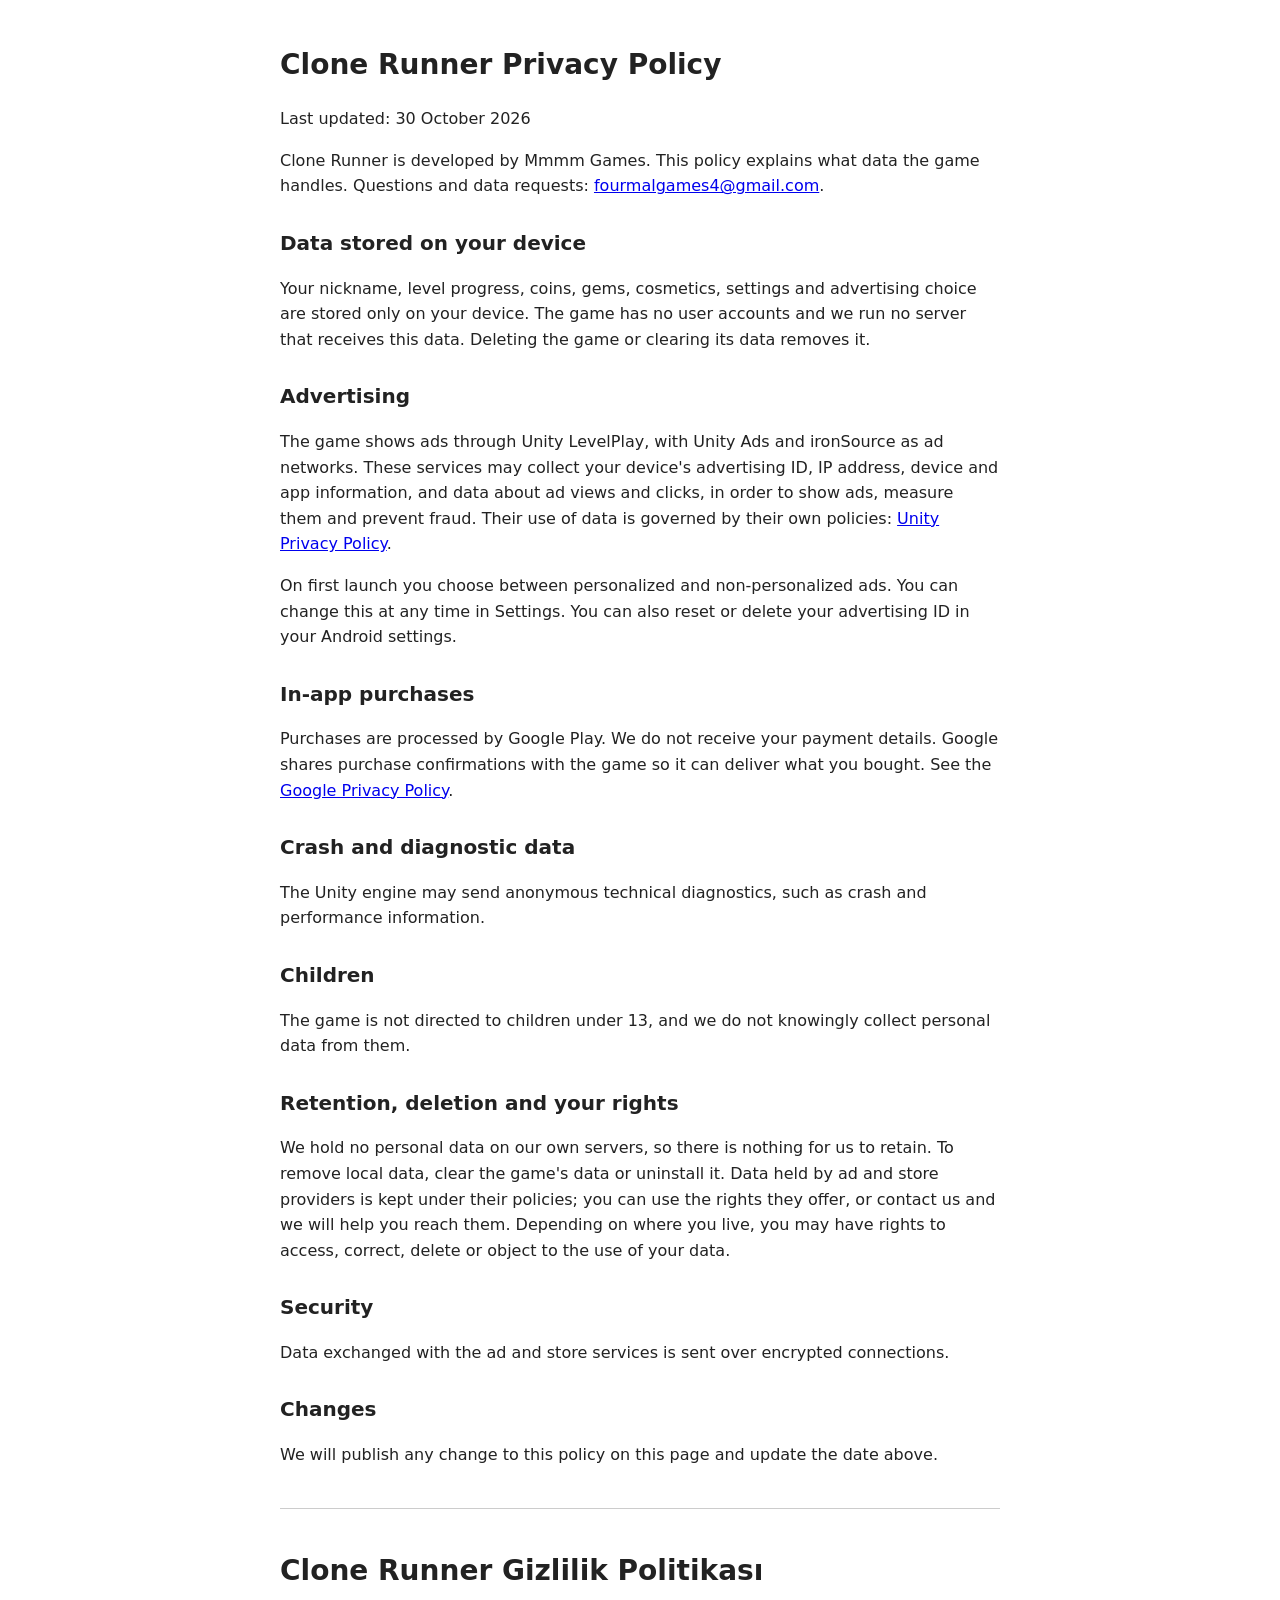
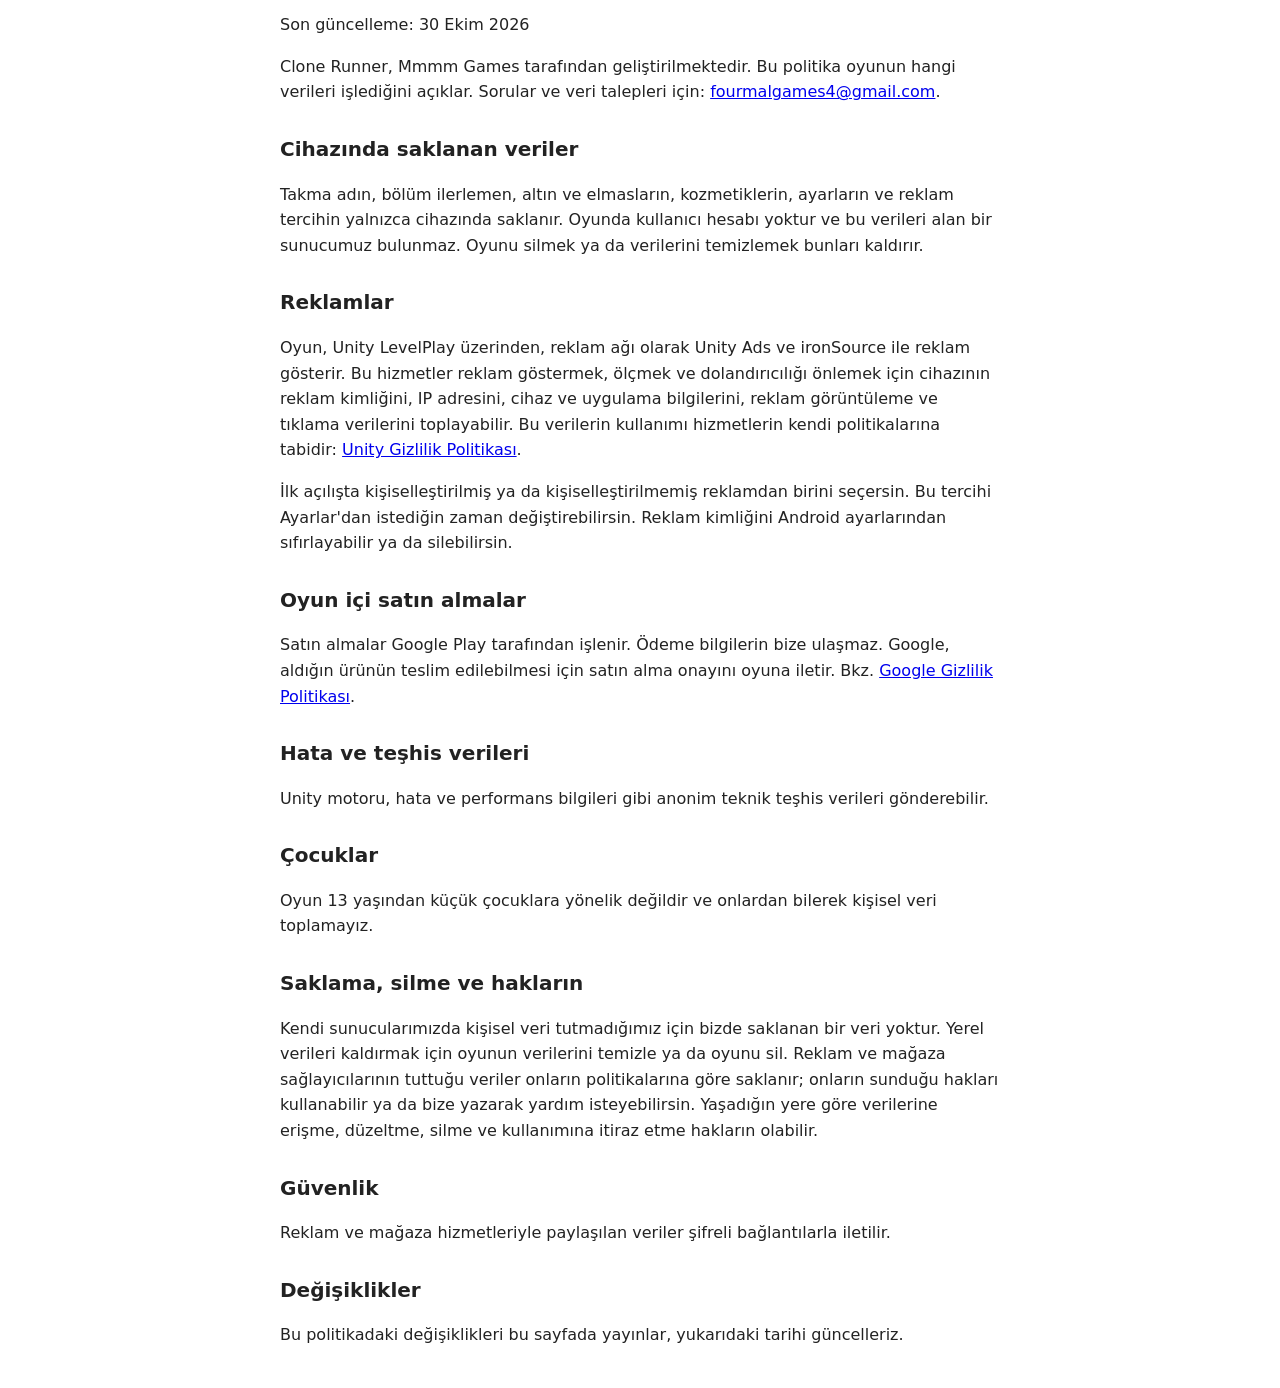
==== privacy-policy.html @ 662282c1 "Clone Runner gizlilik politikası sayfası Co-Authored-By: Claude Opus 5.5 <noreply@anthropic.com>" ====
<!doctype html>
<html lang="en">
<head>
<meta charset="utf-8">
<meta name="viewport" content="width=device-width, initial-scale=1">
<title>Clone Runner Privacy Policy</title>
<style>
  body { max-width: 720px; margin: 0 auto; padding: 24px 16px; font: 16px/1.6 system-ui, sans-serif; color: #222; background: #fff; }
  h1 { font-size: 28px; } h2 { font-size: 20px; margin-top: 28px; }
  hr { margin: 40px 0; border: 0; border-top: 1px solid #ccc; }
</style>
</head>
<body>
<h1>Clone Runner Privacy Policy</h1>
<p>Last updated: 30 October 2026</p>
<p>Clone Runner is developed by Mmmm Games. This policy explains what data the game handles. Questions and data requests: <a href="mailto:fourmalgames4@gmail.com">fourmalgames4@gmail.com</a>.</p>

<h2>Data stored on your device</h2>
<p>Your nickname, level progress, coins, gems, cosmetics, settings and advertising choice are stored only on your device. The game has no user accounts and we run no server that receives this data. Deleting the game or clearing its data removes it.</p>

<h2>Advertising</h2>
<p>The game shows ads through Unity LevelPlay, with Unity Ads and ironSource as ad networks. These services may collect your device's advertising ID, IP address, device and app information, and data about ad views and clicks, in order to show ads, measure them and prevent fraud. Their use of data is governed by their own policies: <a href="https://unity.com/legal/game-player-and-app-user-privacy-policy">Unity Privacy Policy</a>.</p>
<p>On first launch you choose between personalized and non-personalized ads. You can change this at any time in Settings. You can also reset or delete your advertising ID in your Android settings.</p>

<h2>In-app purchases</h2>
<p>Purchases are processed by Google Play. We do not receive your payment details. Google shares purchase confirmations with the game so it can deliver what you bought. See the <a href="https://policies.google.com/privacy">Google Privacy Policy</a>.</p>

<h2>Crash and diagnostic data</h2>
<p>The Unity engine may send anonymous technical diagnostics, such as crash and performance information.</p>

<h2>Children</h2>
<p>The game is not directed to children under 13, and we do not knowingly collect personal data from them.</p>

<h2>Retention, deletion and your rights</h2>
<p>We hold no personal data on our own servers, so there is nothing for us to retain. To remove local data, clear the game's data or uninstall it. Data held by ad and store providers is kept under their policies; you can use the rights they offer, or contact us and we will help you reach them. Depending on where you live, you may have rights to access, correct, delete or object to the use of your data.</p>

<h2>Security</h2>
<p>Data exchanged with the ad and store services is sent over encrypted connections.</p>

<h2>Changes</h2>
<p>We will publish any change to this policy on this page and update the date above.</p>

<hr>

<h1 lang="tr">Clone Runner Gizlilik Politikası</h1>
<div lang="tr">
<p>Son güncelleme: 30 Ekim 2026</p>
<p>Clone Runner, Mmmm Games tarafından geliştirilmektedir. Bu politika oyunun hangi verileri işlediğini açıklar. Sorular ve veri talepleri için: <a href="mailto:fourmalgames4@gmail.com">fourmalgames4@gmail.com</a>.</p>

<h2>Cihazında saklanan veriler</h2>
<p>Takma adın, bölüm ilerlemen, altın ve elmasların, kozmetiklerin, ayarların ve reklam tercihin yalnızca cihazında saklanır. Oyunda kullanıcı hesabı yoktur ve bu verileri alan bir sunucumuz bulunmaz. Oyunu silmek ya da verilerini temizlemek bunları kaldırır.</p>

<h2>Reklamlar</h2>
<p>Oyun, Unity LevelPlay üzerinden, reklam ağı olarak Unity Ads ve ironSource ile reklam gösterir. Bu hizmetler reklam göstermek, ölçmek ve dolandırıcılığı önlemek için cihazının reklam kimliğini, IP adresini, cihaz ve uygulama bilgilerini, reklam görüntüleme ve tıklama verilerini toplayabilir. Bu verilerin kullanımı hizmetlerin kendi politikalarına tabidir: <a href="https://unity.com/legal/game-player-and-app-user-privacy-policy">Unity Gizlilik Politikası</a>.</p>
<p>İlk açılışta kişiselleştirilmiş ya da kişiselleştirilmemiş reklamdan birini seçersin. Bu tercihi Ayarlar'dan istediğin zaman değiştirebilirsin. Reklam kimliğini Android ayarlarından sıfırlayabilir ya da silebilirsin.</p>

<h2>Oyun içi satın almalar</h2>
<p>Satın almalar Google Play tarafından işlenir. Ödeme bilgilerin bize ulaşmaz. Google, aldığın ürünün teslim edilebilmesi için satın alma onayını oyuna iletir. Bkz. <a href="https://policies.google.com/privacy">Google Gizlilik Politikası</a>.</p>

<h2>Hata ve teşhis verileri</h2>
<p>Unity motoru, hata ve performans bilgileri gibi anonim teknik teşhis verileri gönderebilir.</p>

<h2>Çocuklar</h2>
<p>Oyun 13 yaşından küçük çocuklara yönelik değildir ve onlardan bilerek kişisel veri toplamayız.</p>

<h2>Saklama, silme ve hakların</h2>
<p>Kendi sunucularımızda kişisel veri tutmadığımız için bizde saklanan bir veri yoktur. Yerel verileri kaldırmak için oyunun verilerini temizle ya da oyunu sil. Reklam ve mağaza sağlayıcılarının tuttuğu veriler onların politikalarına göre saklanır; onların sunduğu hakları kullanabilir ya da bize yazarak yardım isteyebilirsin. Yaşadığın yere göre verilerine erişme, düzeltme, silme ve kullanımına itiraz etme hakların olabilir.</p>

<h2>Güvenlik</h2>
<p>Reklam ve mağaza hizmetleriyle paylaşılan veriler şifreli bağlantılarla iletilir.</p>

<h2>Değişiklikler</h2>
<p>Bu politikadaki değişiklikleri bu sayfada yayınlar, yukarıdaki tarihi güncelleriz.</p>
</div>
</body>
</html>
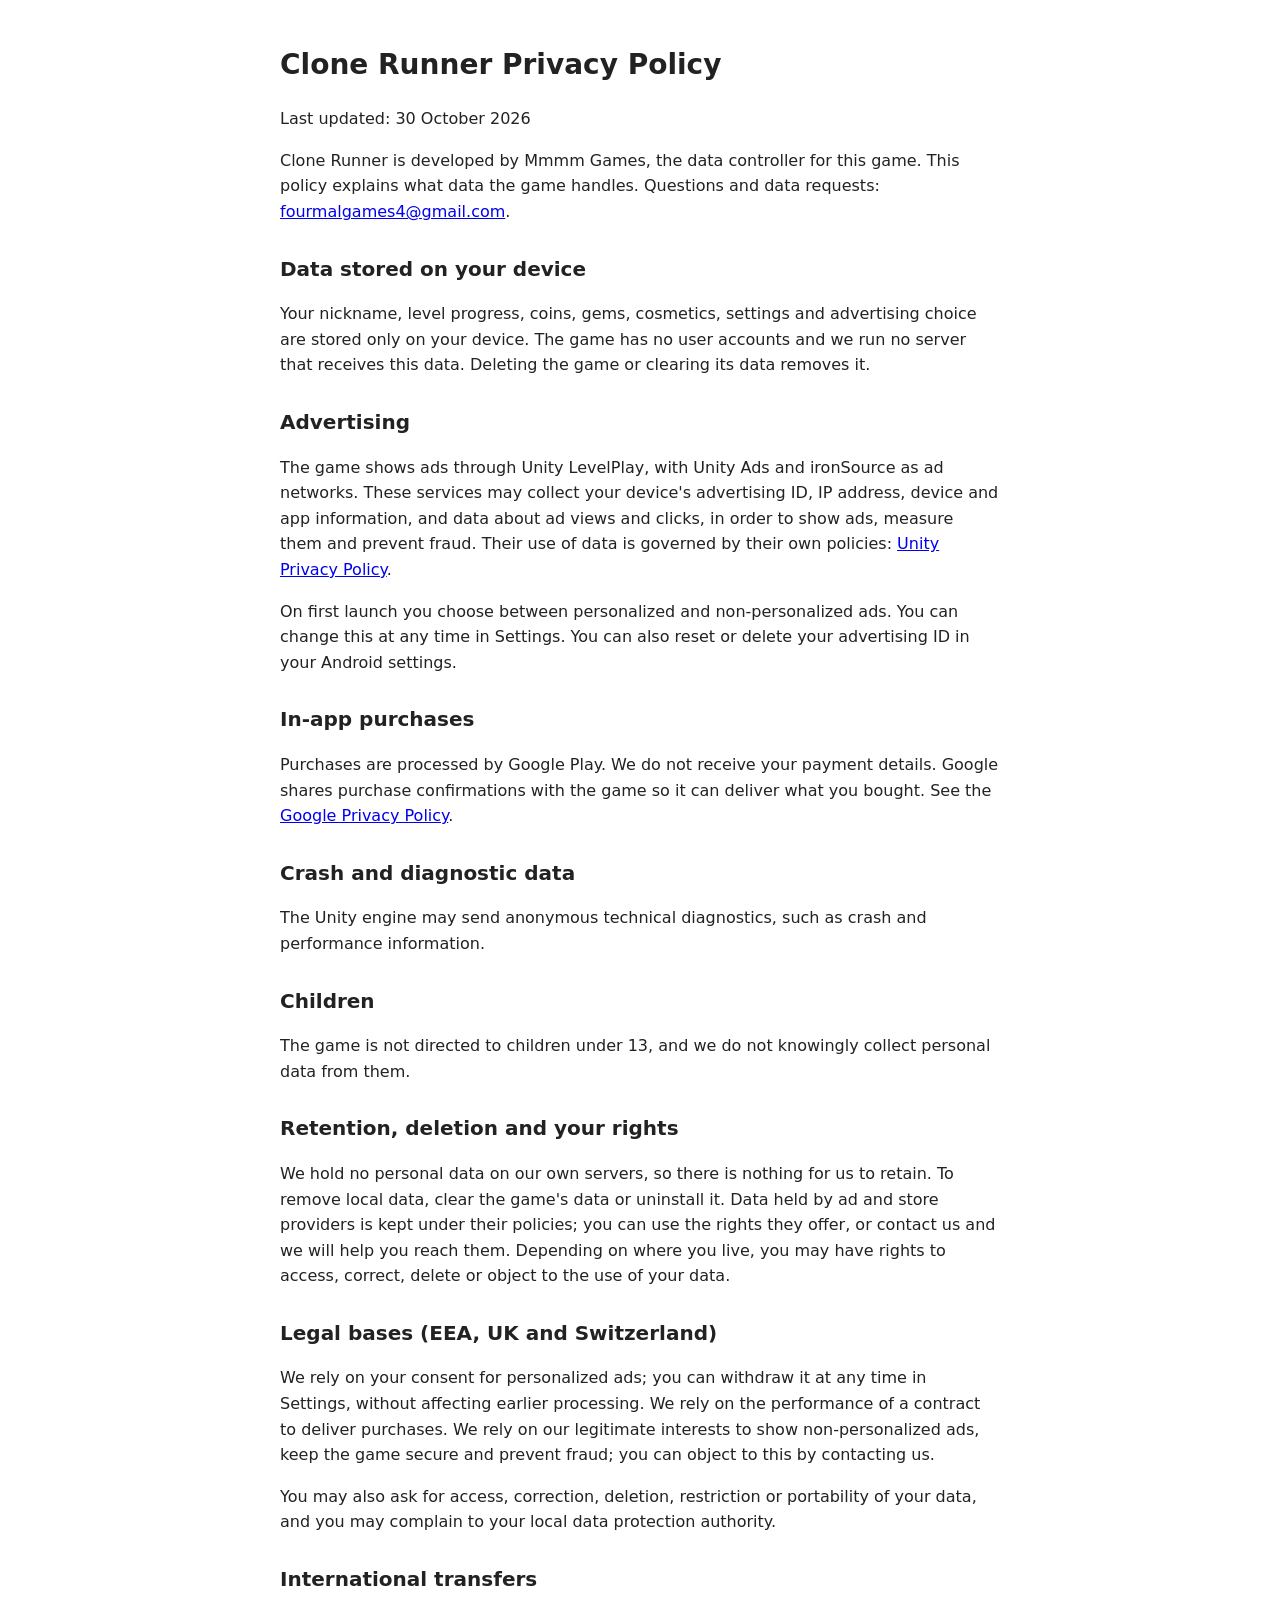
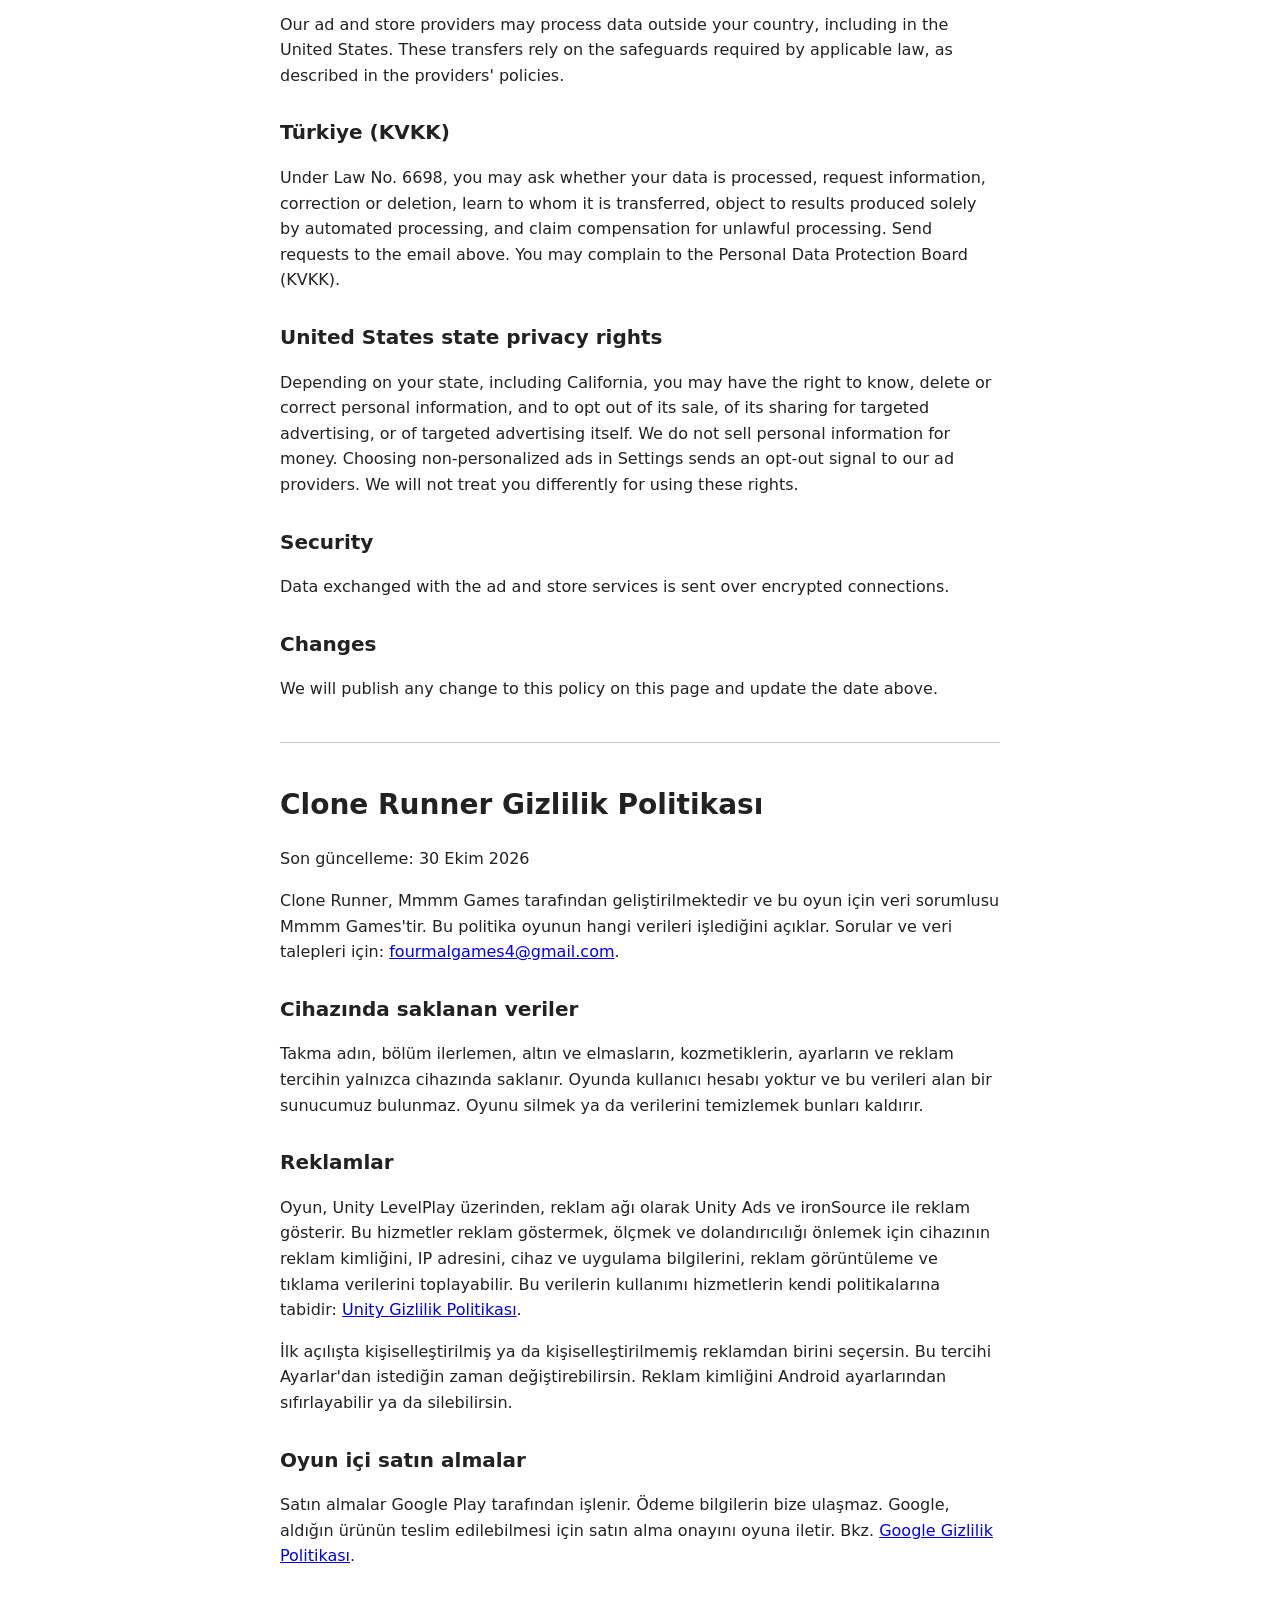
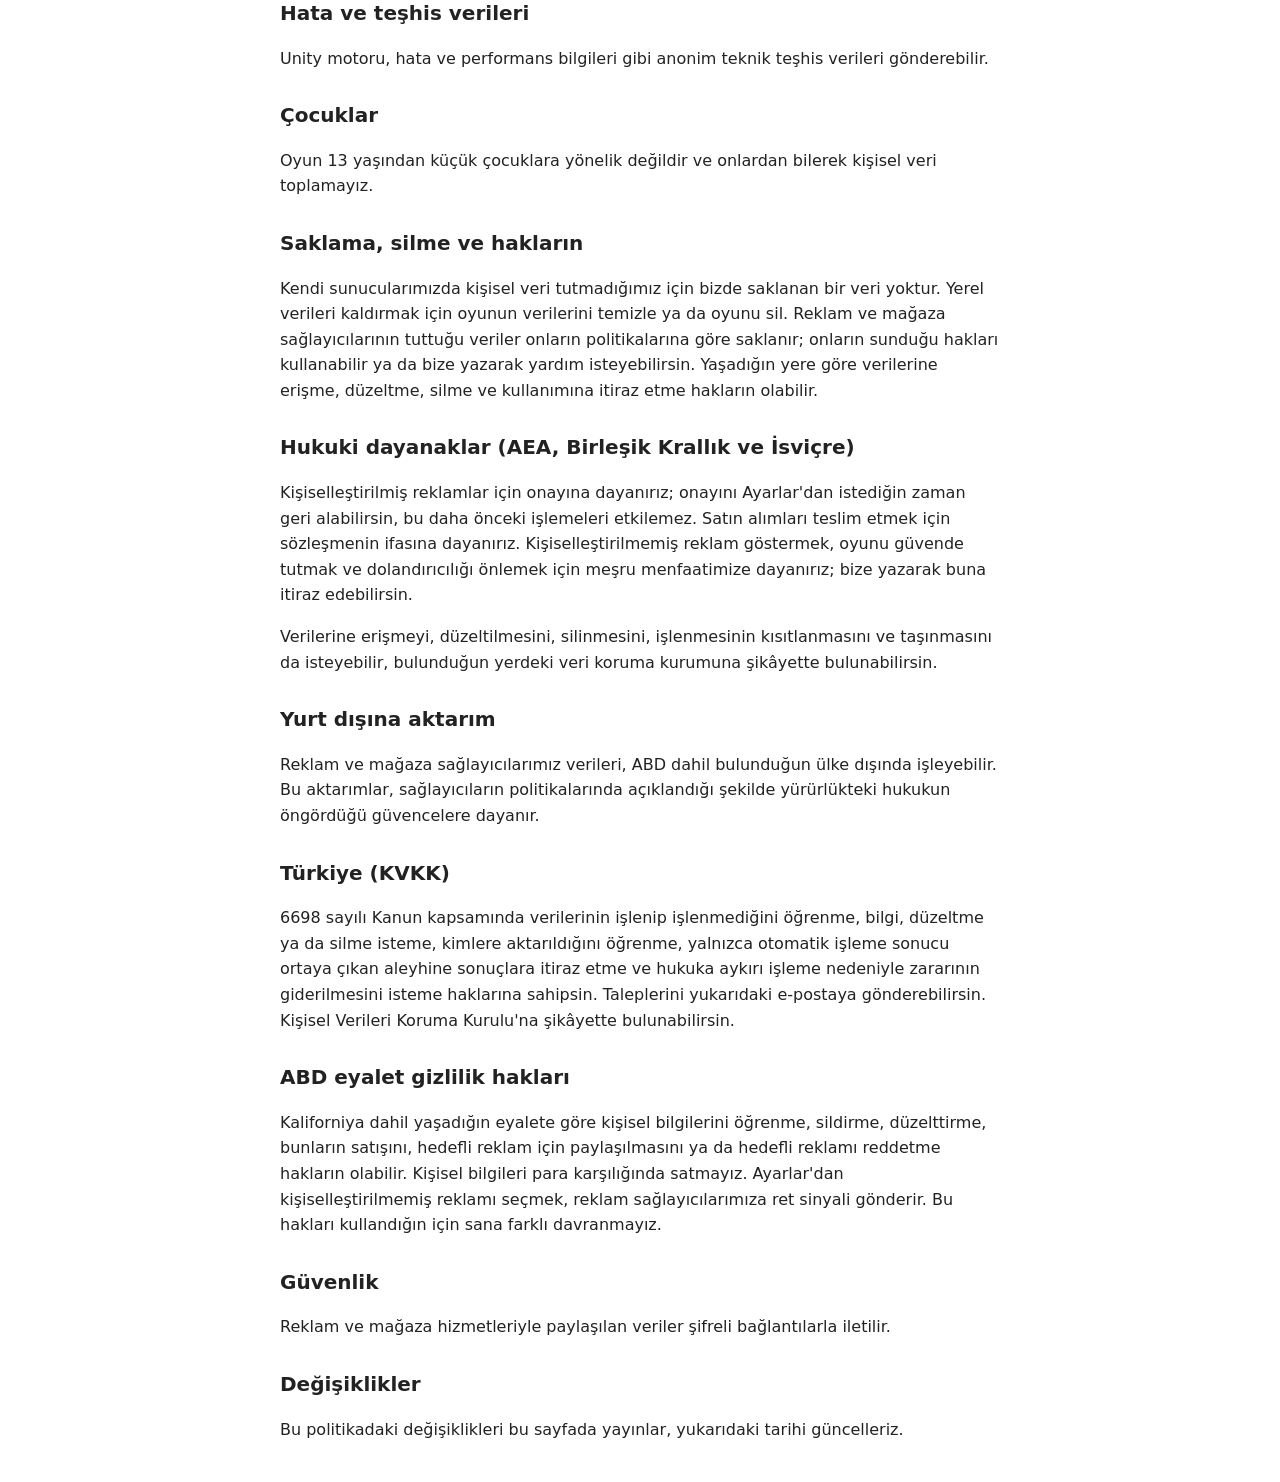
==== commit cf4e0960: "Gizlilik politikasına AB, KVKK ve ABD bölümleri ekle Co-Authored-By: Claude Opus 5.5 <noreply@anthro" ====
--- a/privacy-policy.html
+++ b/privacy-policy.html
@@ -13,7 +13,7 @@
 <body>
 <h1>Clone Runner Privacy Policy</h1>
 <p>Last updated: 30 October 2026</p>
-<p>Clone Runner is developed by Mmmm Games. This policy explains what data the game handles. Questions and data requests: <a href="mailto:fourmalgames4@gmail.com">fourmalgames4@gmail.com</a>.</p>
+<p>Clone Runner is developed by Mmmm Games, the data controller for this game. This policy explains what data the game handles. Questions and data requests: <a href="mailto:fourmalgames4@gmail.com">fourmalgames4@gmail.com</a>.</p>
 
 <h2>Data stored on your device</h2>
 <p>Your nickname, level progress, coins, gems, cosmetics, settings and advertising choice are stored only on your device. The game has no user accounts and we run no server that receives this data. Deleting the game or clearing its data removes it.</p>
@@ -34,6 +34,19 @@
 <h2>Retention, deletion and your rights</h2>
 <p>We hold no personal data on our own servers, so there is nothing for us to retain. To remove local data, clear the game's data or uninstall it. Data held by ad and store providers is kept under their policies; you can use the rights they offer, or contact us and we will help you reach them. Depending on where you live, you may have rights to access, correct, delete or object to the use of your data.</p>
 
+<h2>Legal bases (EEA, UK and Switzerland)</h2>
+<p>We rely on your consent for personalized ads; you can withdraw it at any time in Settings, without affecting earlier processing. We rely on the performance of a contract to deliver purchases. We rely on our legitimate interests to show non-personalized ads, keep the game secure and prevent fraud; you can object to this by contacting us.</p>
+<p>You may also ask for access, correction, deletion, restriction or portability of your data, and you may complain to your local data protection authority.</p>
+
+<h2>International transfers</h2>
+<p>Our ad and store providers may process data outside your country, including in the United States. These transfers rely on the safeguards required by applicable law, as described in the providers' policies.</p>
+
+<h2>Türkiye (KVKK)</h2>
+<p>Under Law No. 6698, you may ask whether your data is processed, request information, correction or deletion, learn to whom it is transferred, object to results produced solely by automated processing, and claim compensation for unlawful processing. Send requests to the email above. You may complain to the Personal Data Protection Board (KVKK).</p>
+
+<h2>United States state privacy rights</h2>
+<p>Depending on your state, including California, you may have the right to know, delete or correct personal information, and to opt out of its sale, of its sharing for targeted advertising, or of targeted advertising itself. We do not sell personal information for money. Choosing non-personalized ads in Settings sends an opt-out signal to our ad providers. We will not treat you differently for using these rights.</p>
+
 <h2>Security</h2>
 <p>Data exchanged with the ad and store services is sent over encrypted connections.</p>
 
@@ -45,7 +58,7 @@
 <h1 lang="tr">Clone Runner Gizlilik Politikası</h1>
 <div lang="tr">
 <p>Son güncelleme: 30 Ekim 2026</p>
-<p>Clone Runner, Mmmm Games tarafından geliştirilmektedir. Bu politika oyunun hangi verileri işlediğini açıklar. Sorular ve veri talepleri için: <a href="mailto:fourmalgames4@gmail.com">fourmalgames4@gmail.com</a>.</p>
+<p>Clone Runner, Mmmm Games tarafından geliştirilmektedir ve bu oyun için veri sorumlusu Mmmm Games'tir. Bu politika oyunun hangi verileri işlediğini açıklar. Sorular ve veri talepleri için: <a href="mailto:fourmalgames4@gmail.com">fourmalgames4@gmail.com</a>.</p>
 
 <h2>Cihazında saklanan veriler</h2>
 <p>Takma adın, bölüm ilerlemen, altın ve elmasların, kozmetiklerin, ayarların ve reklam tercihin yalnızca cihazında saklanır. Oyunda kullanıcı hesabı yoktur ve bu verileri alan bir sunucumuz bulunmaz. Oyunu silmek ya da verilerini temizlemek bunları kaldırır.</p>
@@ -66,6 +79,19 @@
 <h2>Saklama, silme ve hakların</h2>
 <p>Kendi sunucularımızda kişisel veri tutmadığımız için bizde saklanan bir veri yoktur. Yerel verileri kaldırmak için oyunun verilerini temizle ya da oyunu sil. Reklam ve mağaza sağlayıcılarının tuttuğu veriler onların politikalarına göre saklanır; onların sunduğu hakları kullanabilir ya da bize yazarak yardım isteyebilirsin. Yaşadığın yere göre verilerine erişme, düzeltme, silme ve kullanımına itiraz etme hakların olabilir.</p>
 
+<h2>Hukuki dayanaklar (AEA, Birleşik Krallık ve İsviçre)</h2>
+<p>Kişiselleştirilmiş reklamlar için onayına dayanırız; onayını Ayarlar'dan istediğin zaman geri alabilirsin, bu daha önceki işlemeleri etkilemez. Satın alımları teslim etmek için sözleşmenin ifasına dayanırız. Kişiselleştirilmemiş reklam göstermek, oyunu güvende tutmak ve dolandırıcılığı önlemek için meşru menfaatimize dayanırız; bize yazarak buna itiraz edebilirsin.</p>
+<p>Verilerine erişmeyi, düzeltilmesini, silinmesini, işlenmesinin kısıtlanmasını ve taşınmasını da isteyebilir, bulunduğun yerdeki veri koruma kurumuna şikâyette bulunabilirsin.</p>
+
+<h2>Yurt dışına aktarım</h2>
+<p>Reklam ve mağaza sağlayıcılarımız verileri, ABD dahil bulunduğun ülke dışında işleyebilir. Bu aktarımlar, sağlayıcıların politikalarında açıklandığı şekilde yürürlükteki hukukun öngördüğü güvencelere dayanır.</p>
+
+<h2>Türkiye (KVKK)</h2>
+<p>6698 sayılı Kanun kapsamında verilerinin işlenip işlenmediğini öğrenme, bilgi, düzeltme ya da silme isteme, kimlere aktarıldığını öğrenme, yalnızca otomatik işleme sonucu ortaya çıkan aleyhine sonuçlara itiraz etme ve hukuka aykırı işleme nedeniyle zararının giderilmesini isteme haklarına sahipsin. Taleplerini yukarıdaki e-postaya gönderebilirsin. Kişisel Verileri Koruma Kurulu'na şikâyette bulunabilirsin.</p>
+
+<h2>ABD eyalet gizlilik hakları</h2>
+<p>Kaliforniya dahil yaşadığın eyalete göre kişisel bilgilerini öğrenme, sildirme, düzelttirme, bunların satışını, hedefli reklam için paylaşılmasını ya da hedefli reklamı reddetme hakların olabilir. Kişisel bilgileri para karşılığında satmayız. Ayarlar'dan kişiselleştirilmemiş reklamı seçmek, reklam sağlayıcılarımıza ret sinyali gönderir. Bu hakları kullandığın için sana farklı davranmayız.</p>
+
 <h2>Güvenlik</h2>
 <p>Reklam ve mağaza hizmetleriyle paylaşılan veriler şifreli bağlantılarla iletilir.</p>
 
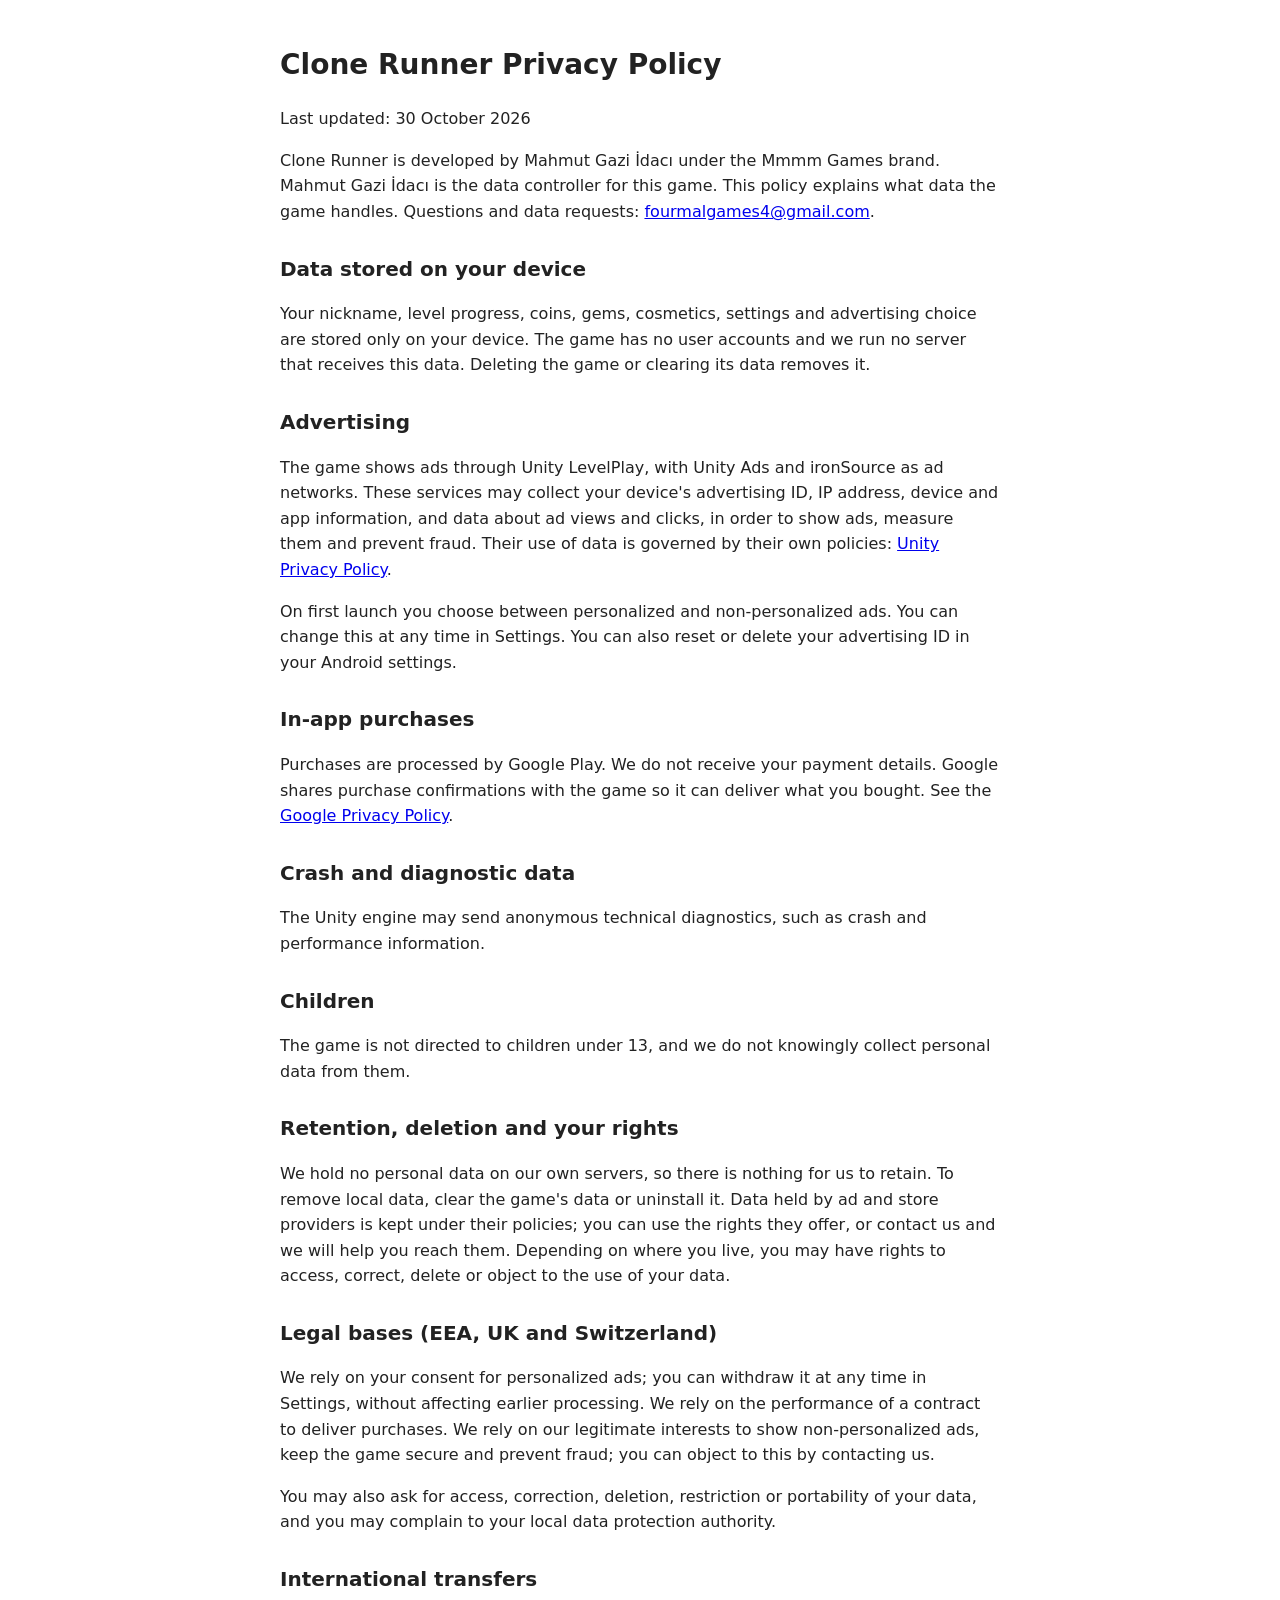
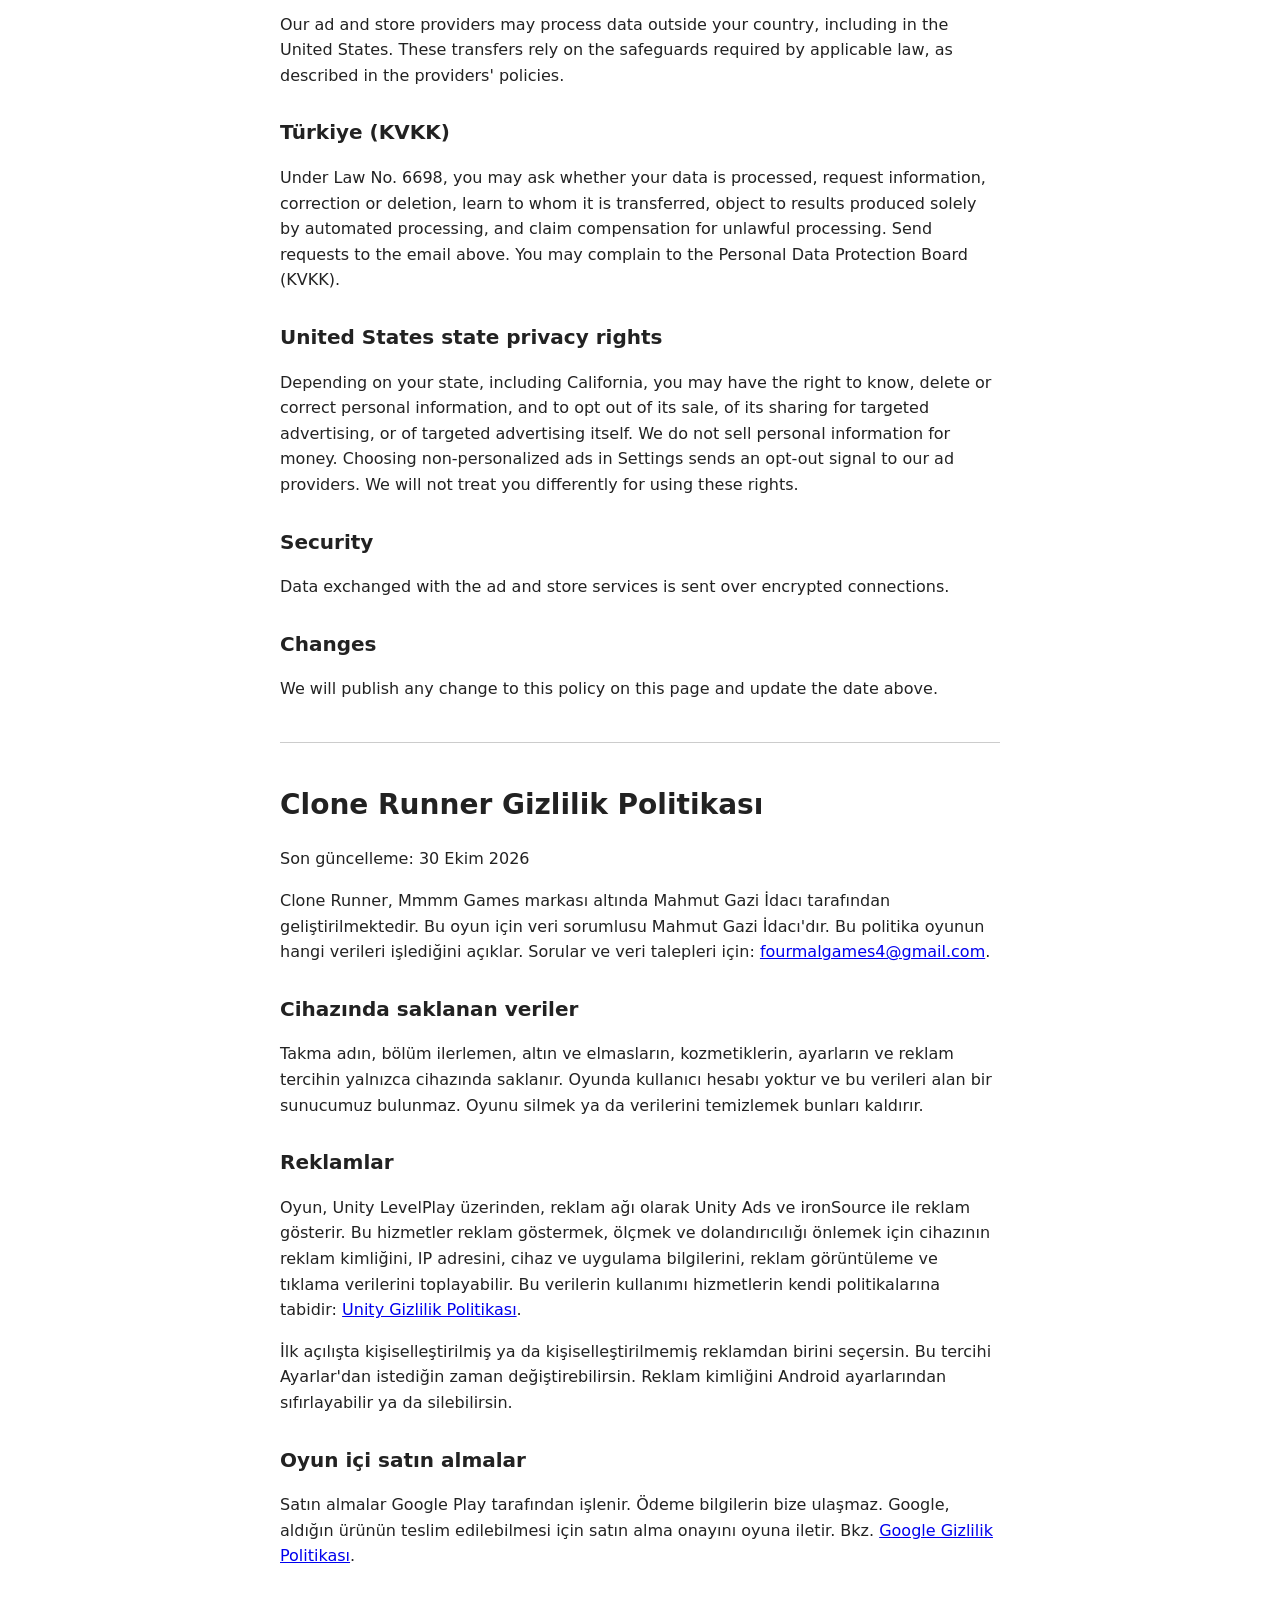
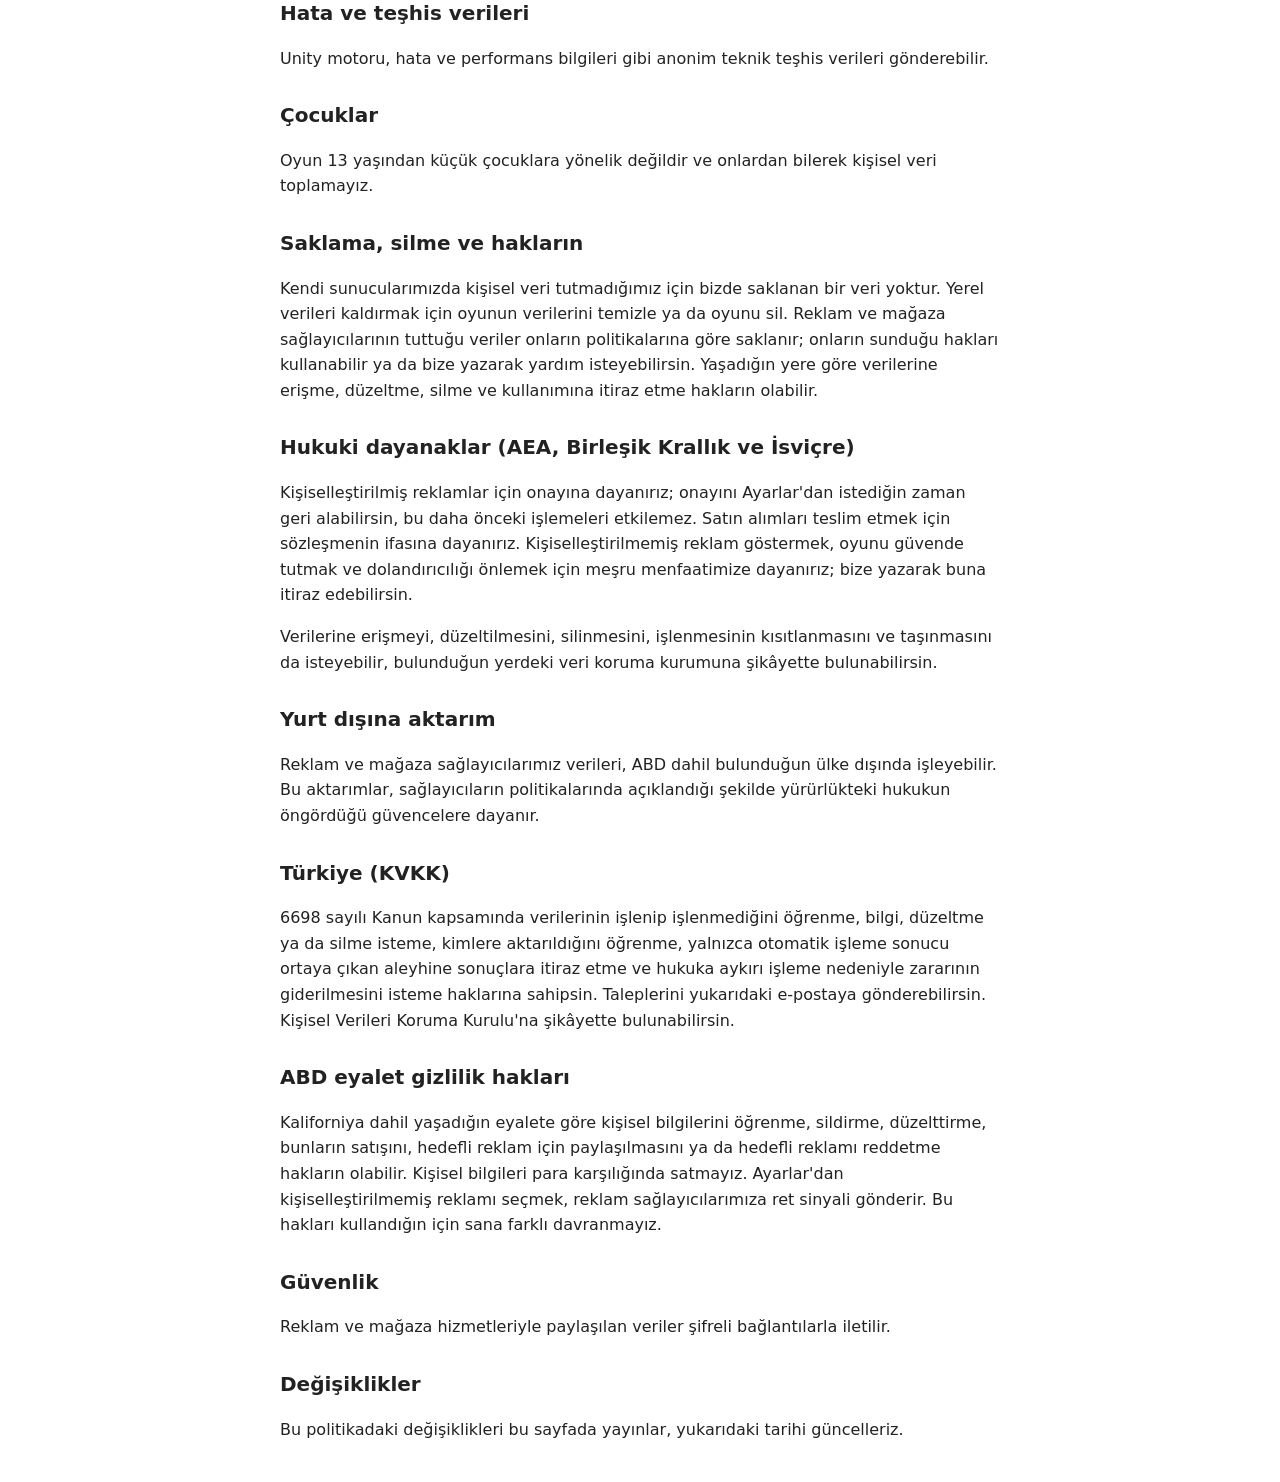
==== commit 4ecbc780: "Gizlilik politikasında veri sorumlusunu güncelle Co-Authored-By: Claude Opus 5.5 <noreply@anthropic." ====
--- a/privacy-policy.html
+++ b/privacy-policy.html
@@ -13,7 +13,7 @@
 <body>
 <h1>Clone Runner Privacy Policy</h1>
 <p>Last updated: 30 October 2026</p>
-<p>Clone Runner is developed by Mmmm Games, the data controller for this game. This policy explains what data the game handles. Questions and data requests: <a href="mailto:fourmalgames4@gmail.com">fourmalgames4@gmail.com</a>.</p>
+<p>Clone Runner is developed by Mahmut Gazi İdacı under the Mmmm Games brand. Mahmut Gazi İdacı is the data controller for this game. This policy explains what data the game handles. Questions and data requests: <a href="mailto:fourmalgames4@gmail.com">fourmalgames4@gmail.com</a>.</p>
 
 <h2>Data stored on your device</h2>
 <p>Your nickname, level progress, coins, gems, cosmetics, settings and advertising choice are stored only on your device. The game has no user accounts and we run no server that receives this data. Deleting the game or clearing its data removes it.</p>
@@ -58,7 +58,7 @@
 <h1 lang="tr">Clone Runner Gizlilik Politikası</h1>
 <div lang="tr">
 <p>Son güncelleme: 30 Ekim 2026</p>
-<p>Clone Runner, Mmmm Games tarafından geliştirilmektedir ve bu oyun için veri sorumlusu Mmmm Games'tir. Bu politika oyunun hangi verileri işlediğini açıklar. Sorular ve veri talepleri için: <a href="mailto:fourmalgames4@gmail.com">fourmalgames4@gmail.com</a>.</p>
+<p>Clone Runner, Mmmm Games markası altında Mahmut Gazi İdacı tarafından geliştirilmektedir. Bu oyun için veri sorumlusu Mahmut Gazi İdacı'dır. Bu politika oyunun hangi verileri işlediğini açıklar. Sorular ve veri talepleri için: <a href="mailto:fourmalgames4@gmail.com">fourmalgames4@gmail.com</a>.</p>
 
 <h2>Cihazında saklanan veriler</h2>
 <p>Takma adın, bölüm ilerlemen, altın ve elmasların, kozmetiklerin, ayarların ve reklam tercihin yalnızca cihazında saklanır. Oyunda kullanıcı hesabı yoktur ve bu verileri alan bir sunucumuz bulunmaz. Oyunu silmek ya da verilerini temizlemek bunları kaldırır.</p>
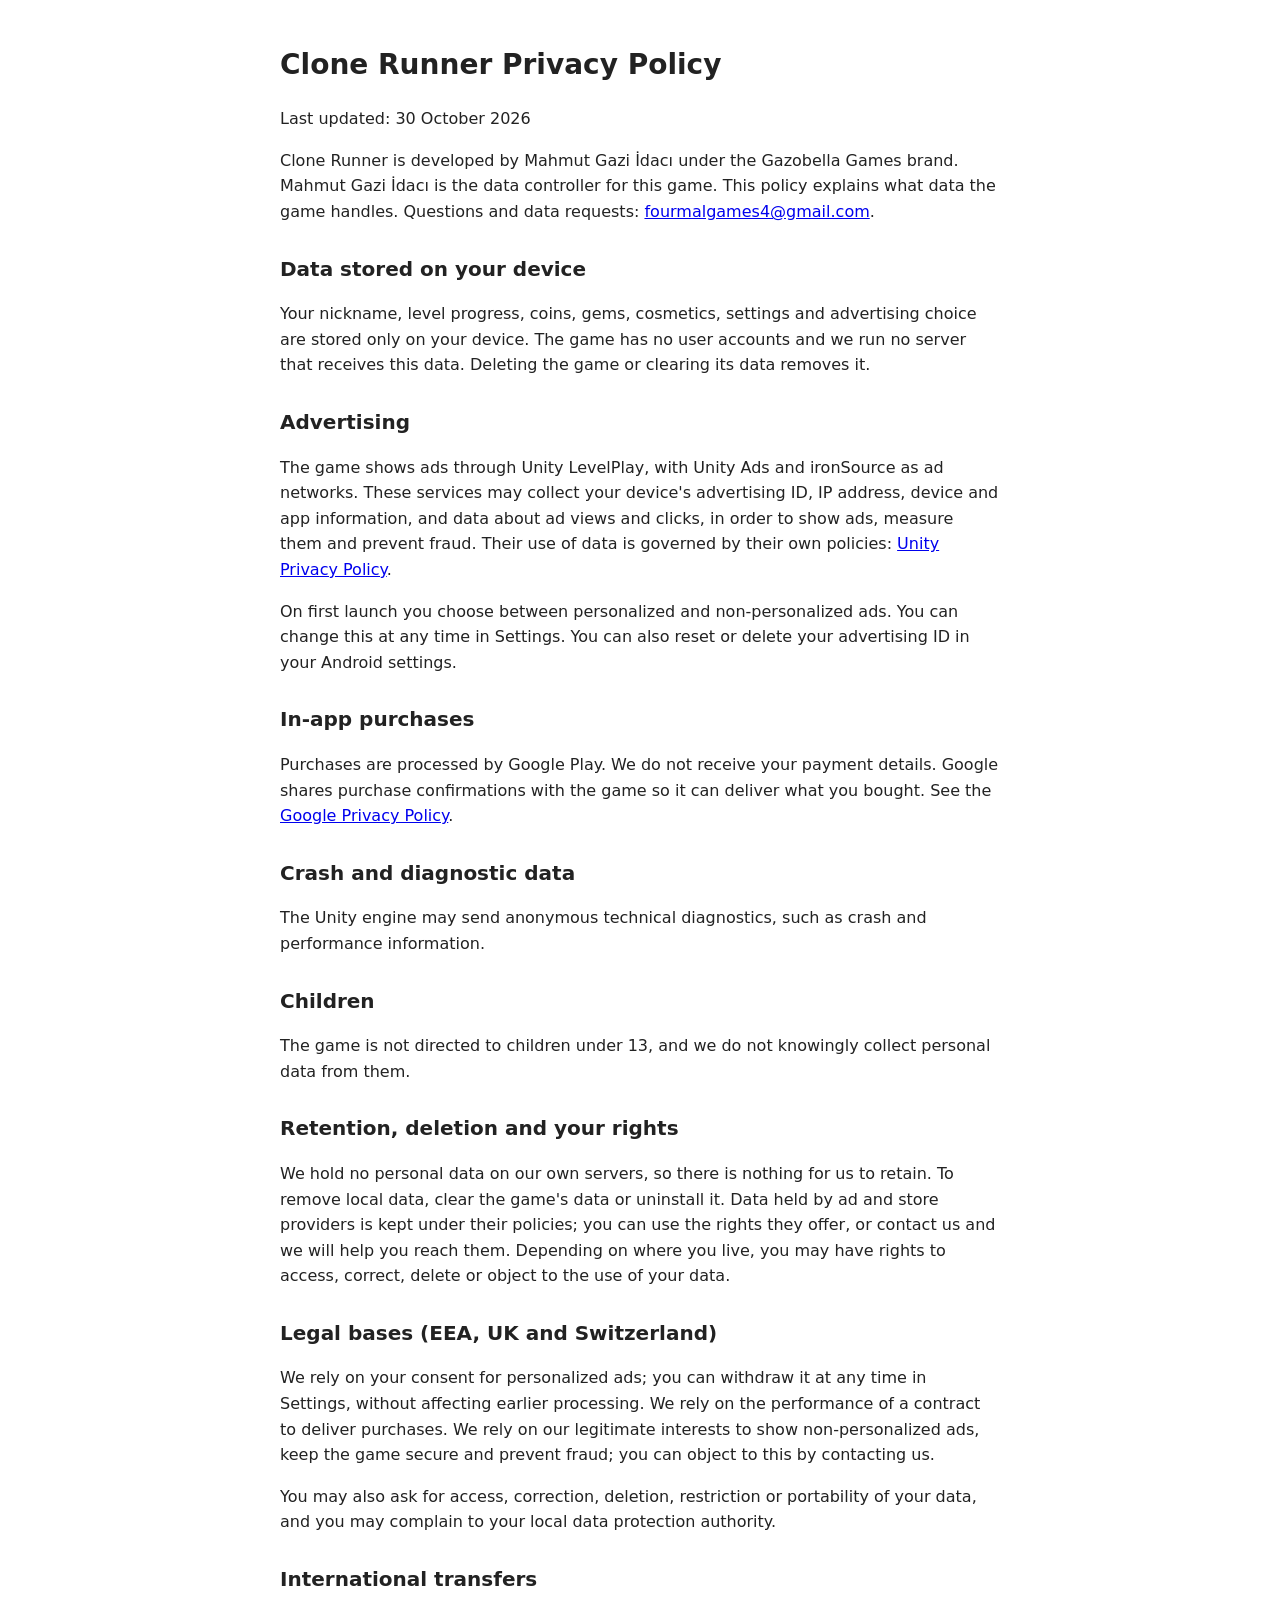
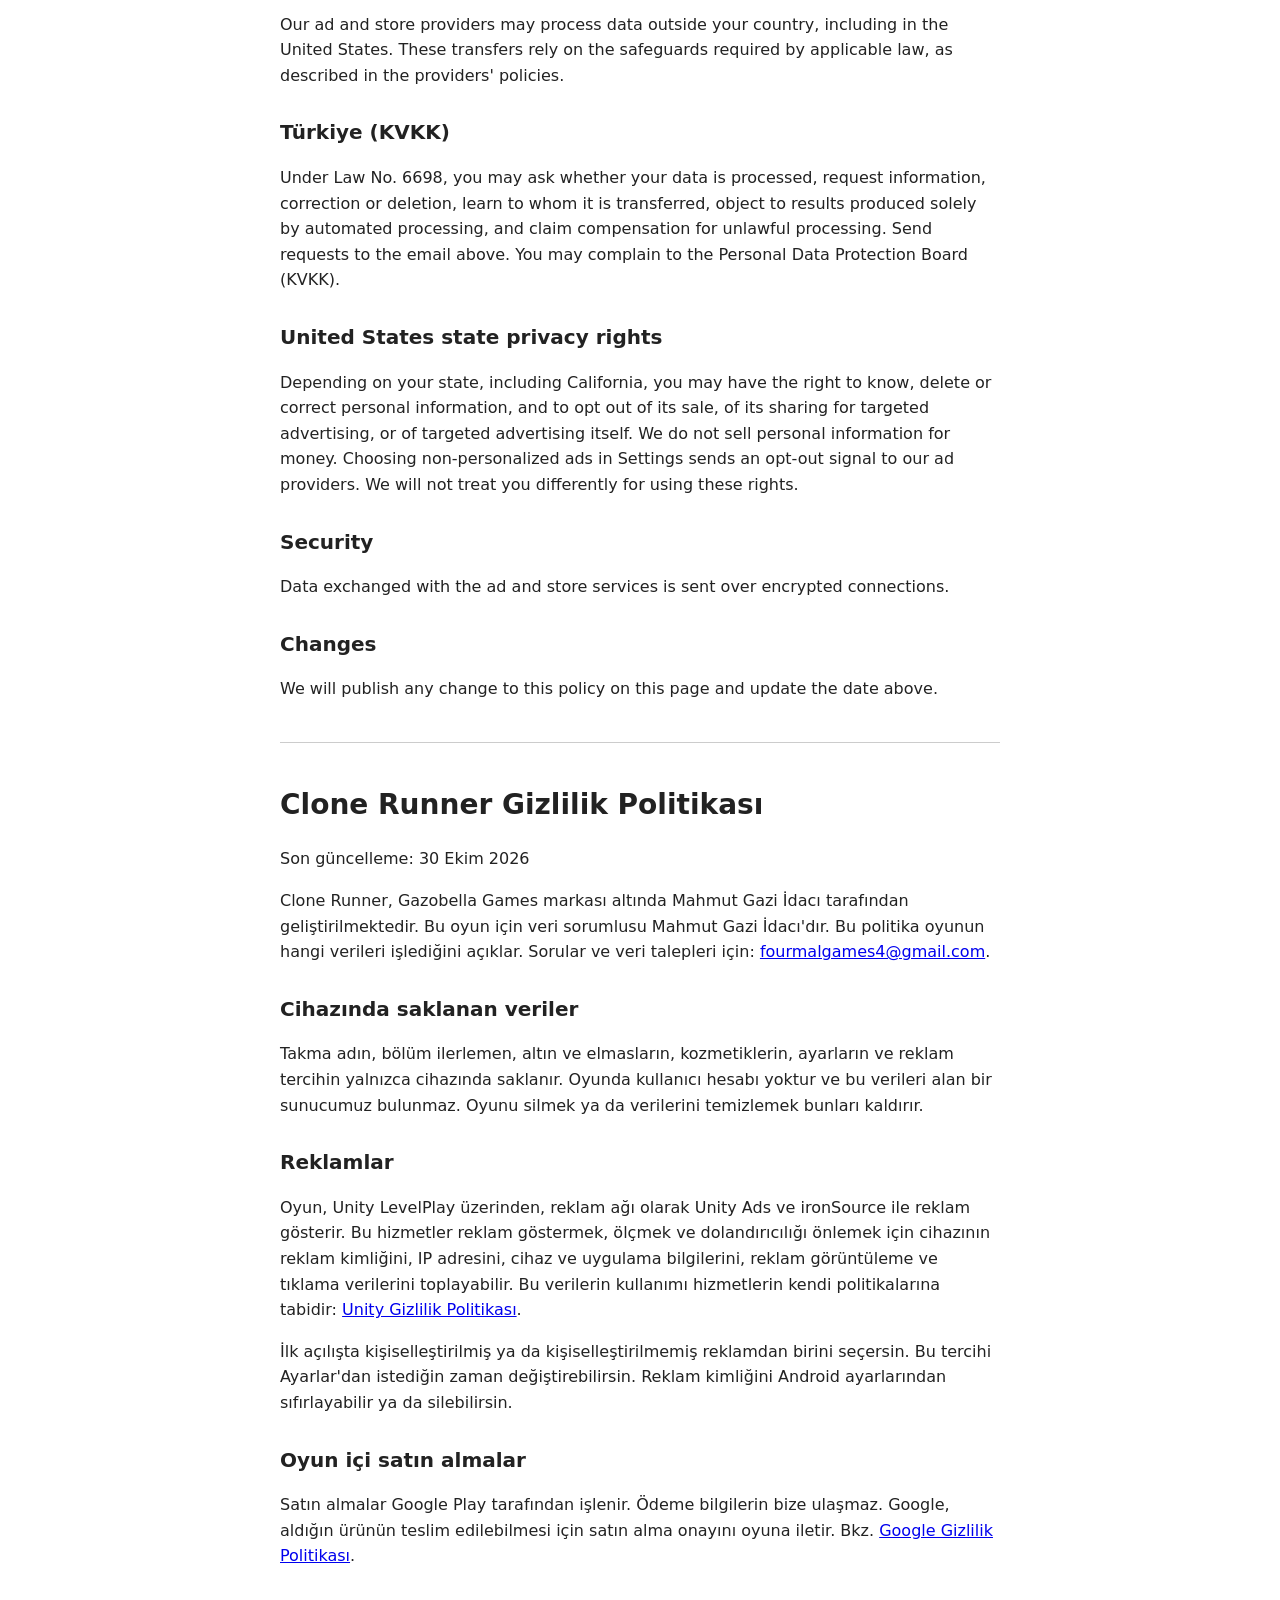
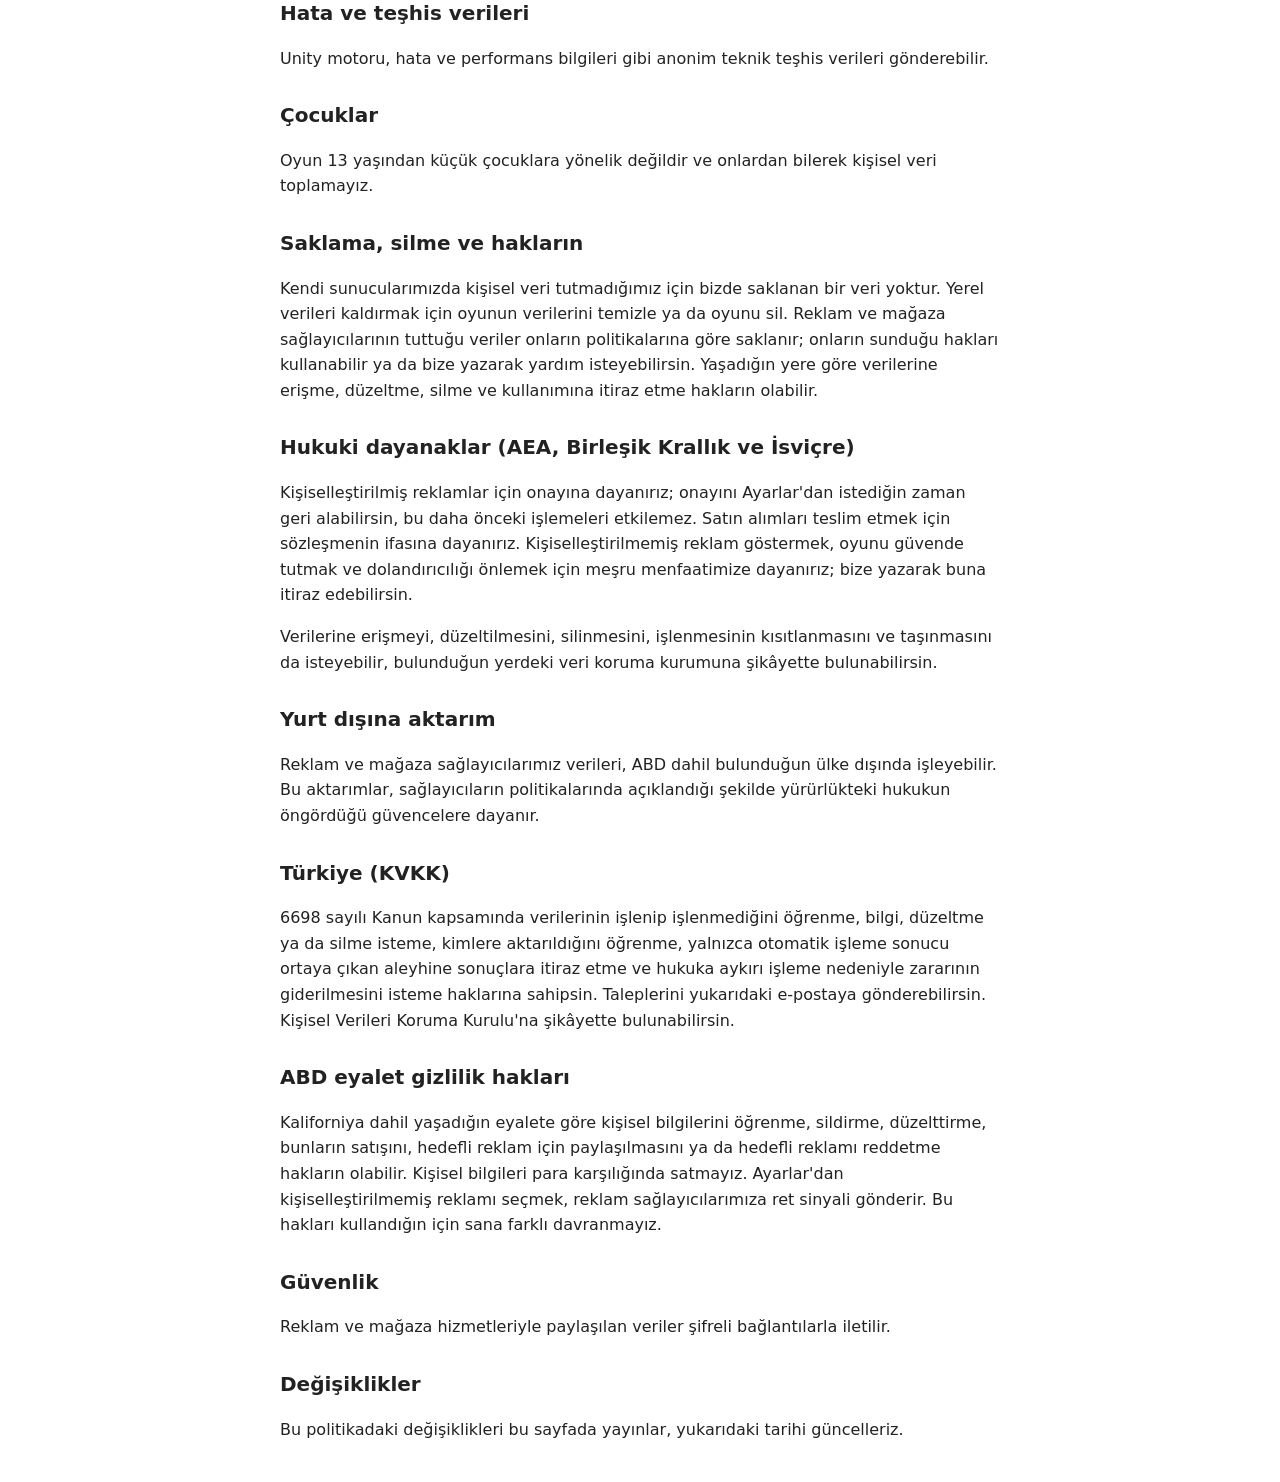
==== commit 0a0e1899: "Site adı Gazobella Games olarak geri alındı, GG logosu eklendi Co-Authored-By: Claude Sonnet 5.5 <no" ====
--- a/privacy-policy.html
+++ b/privacy-policy.html
@@ -13,7 +13,7 @@
 <body>
 <h1>Clone Runner Privacy Policy</h1>
 <p>Last updated: 30 October 2026</p>
-<p>Clone Runner is developed by Mahmut Gazi İdacı under the Mmmm Games brand. Mahmut Gazi İdacı is the data controller for this game. This policy explains what data the game handles. Questions and data requests: <a href="mailto:fourmalgames4@gmail.com">fourmalgames4@gmail.com</a>.</p>
+<p>Clone Runner is developed by Mahmut Gazi İdacı under the Gazobella Games brand. Mahmut Gazi İdacı is the data controller for this game. This policy explains what data the game handles. Questions and data requests: <a href="mailto:fourmalgames4@gmail.com">fourmalgames4@gmail.com</a>.</p>
 
 <h2>Data stored on your device</h2>
 <p>Your nickname, level progress, coins, gems, cosmetics, settings and advertising choice are stored only on your device. The game has no user accounts and we run no server that receives this data. Deleting the game or clearing its data removes it.</p>
@@ -58,7 +58,7 @@
 <h1 lang="tr">Clone Runner Gizlilik Politikası</h1>
 <div lang="tr">
 <p>Son güncelleme: 30 Ekim 2026</p>
-<p>Clone Runner, Mmmm Games markası altında Mahmut Gazi İdacı tarafından geliştirilmektedir. Bu oyun için veri sorumlusu Mahmut Gazi İdacı'dır. Bu politika oyunun hangi verileri işlediğini açıklar. Sorular ve veri talepleri için: <a href="mailto:fourmalgames4@gmail.com">fourmalgames4@gmail.com</a>.</p>
+<p>Clone Runner, Gazobella Games markası altında Mahmut Gazi İdacı tarafından geliştirilmektedir. Bu oyun için veri sorumlusu Mahmut Gazi İdacı'dır. Bu politika oyunun hangi verileri işlediğini açıklar. Sorular ve veri talepleri için: <a href="mailto:fourmalgames4@gmail.com">fourmalgames4@gmail.com</a>.</p>
 
 <h2>Cihazında saklanan veriler</h2>
 <p>Takma adın, bölüm ilerlemen, altın ve elmasların, kozmetiklerin, ayarların ve reklam tercihin yalnızca cihazında saklanır. Oyunda kullanıcı hesabı yoktur ve bu verileri alan bir sunucumuz bulunmaz. Oyunu silmek ya da verilerini temizlemek bunları kaldırır.</p>
